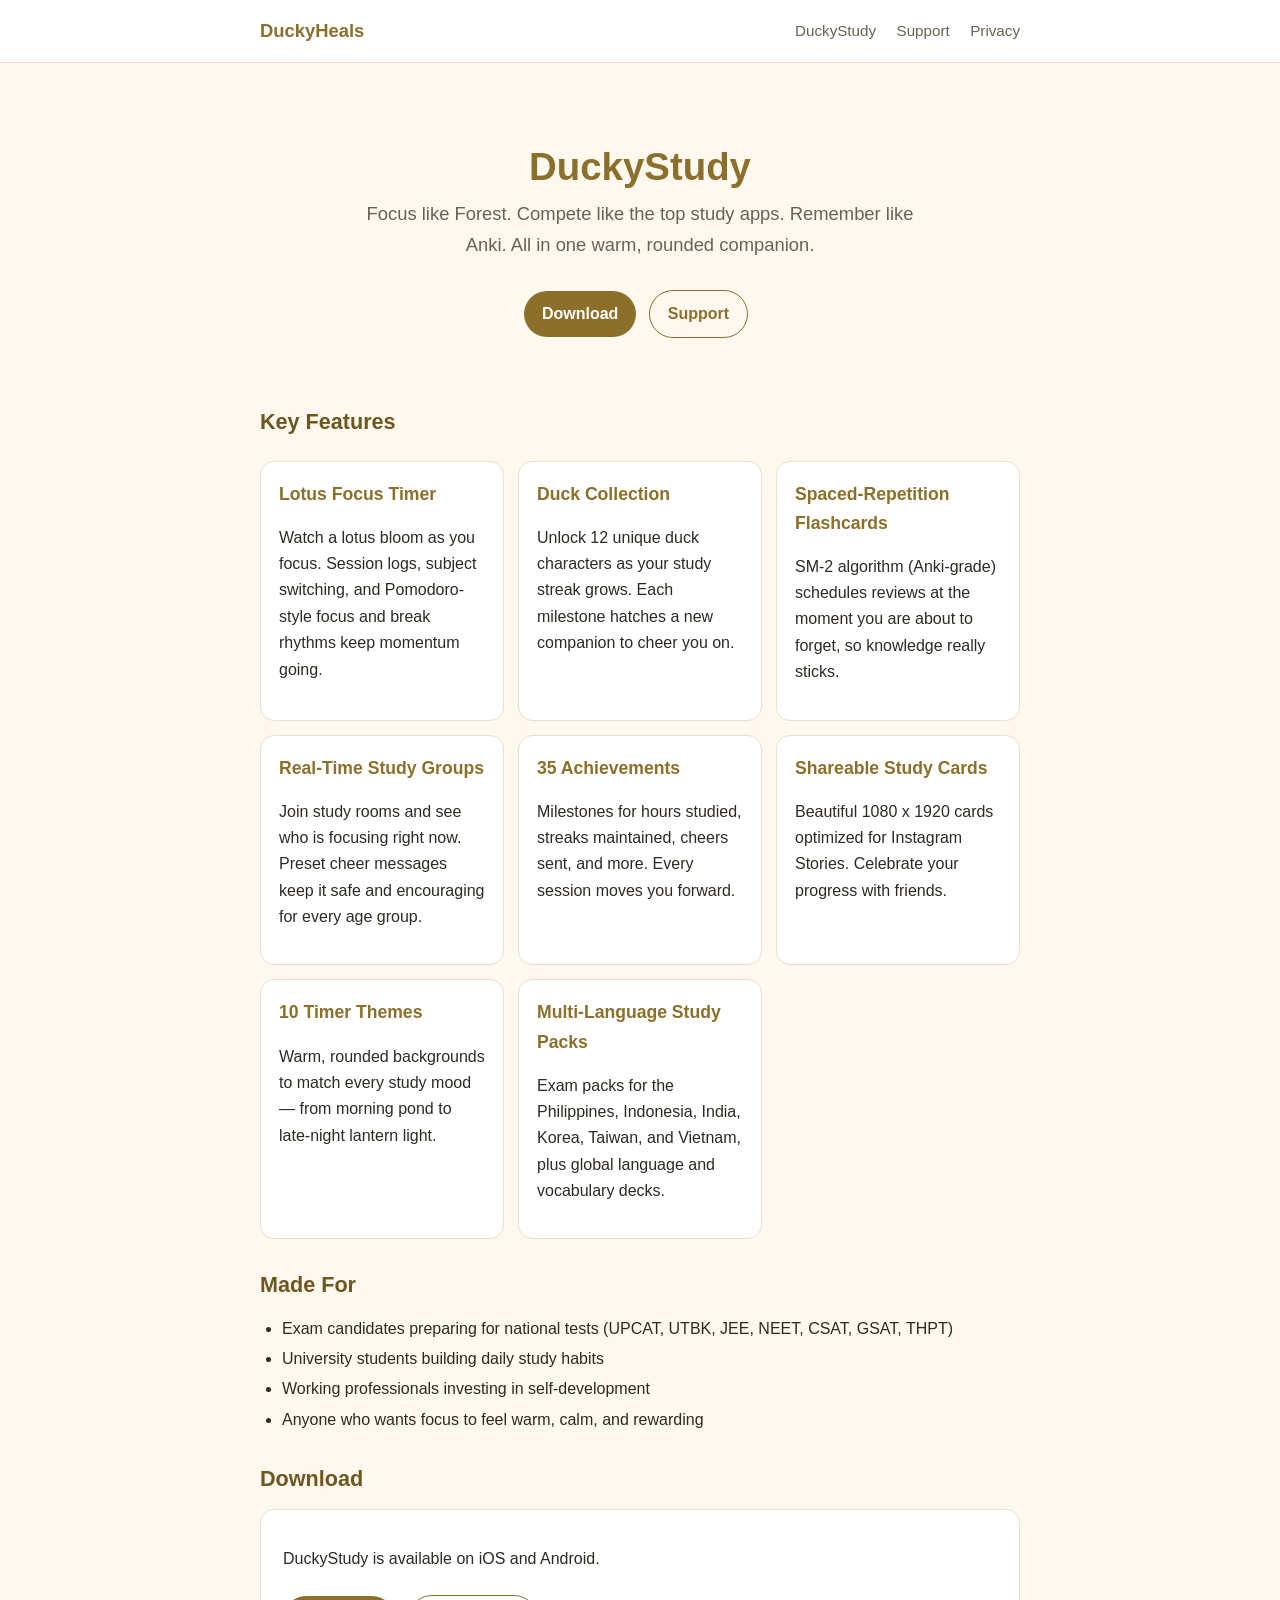
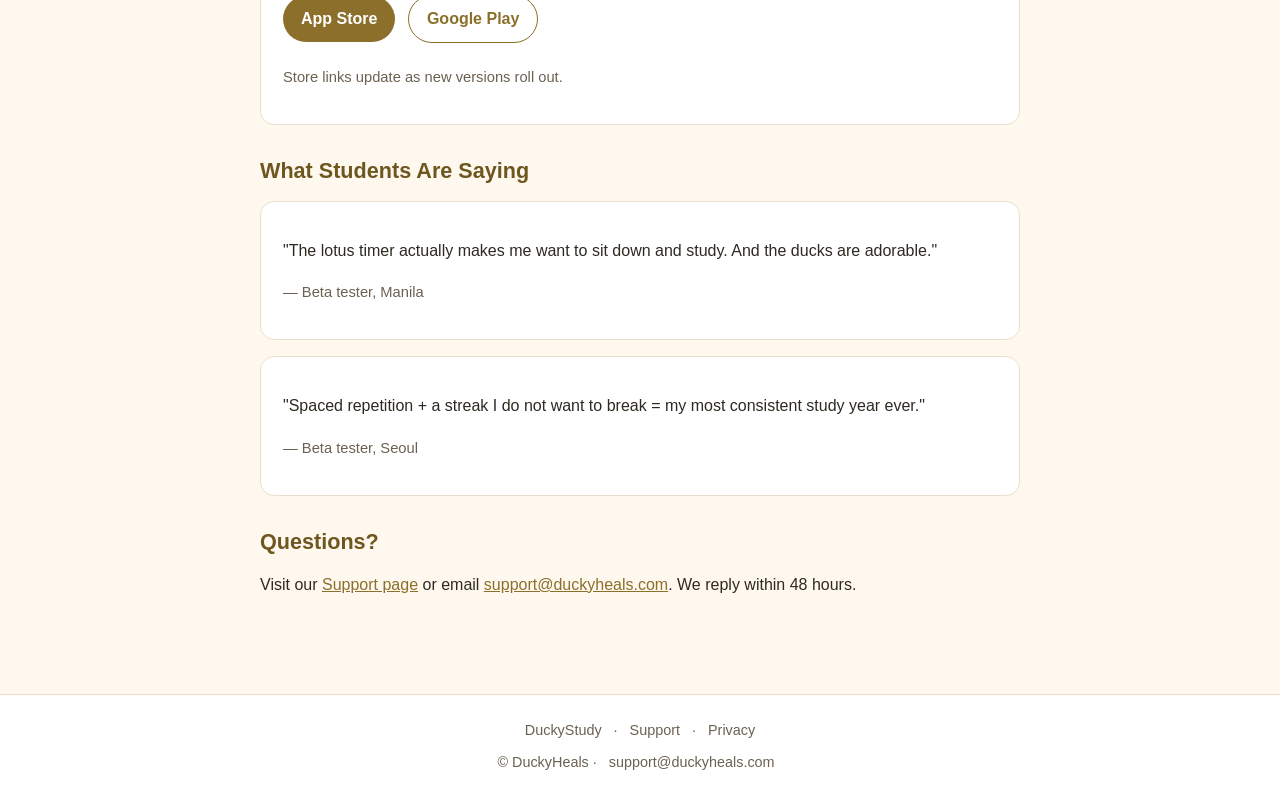
==== duckystudy/index.html @ 0af98d82 "feat: privacy policy + support + duckystudy marketing pages (iOS submission) Static pages for App St" ====
<!DOCTYPE html>
<html lang="en">
<head>
<meta charset="utf-8">
<meta name="viewport" content="width=device-width, initial-scale=1">
<title>DuckyStudy — Focus, Remember, Grow</title>
<meta name="description" content="DuckyStudy is a warm, rounded study companion. Lotus focus timer, duck collection, flashcards with spaced repetition, and real-time study groups.">
<link rel="stylesheet" href="/assets/style.css">
</head>
<body>
<header class="site">
  <div class="inner">
    <a class="brand" href="/">DuckyHeals</a>
    <nav>
      <a href="/duckystudy">DuckyStudy</a>
      <a href="/support">Support</a>
      <a href="/privacy">Privacy</a>
    </nav>
  </div>
</header>

<main class="container">
  <div class="hero">
    <h1>DuckyStudy</h1>
    <p class="tagline">Focus like Forest. Compete like the top study apps. Remember like Anki. All in one warm, rounded companion.</p>
    <a class="btn" href="#download">Download</a>
    <a class="btn secondary" href="/support">Support</a>
  </div>

  <h2>Key Features</h2>
  <div class="features">
    <div class="feature">
      <h3>Lotus Focus Timer</h3>
      <p>Watch a lotus bloom as you focus. Session logs, subject switching, and Pomodoro-style focus and break rhythms keep momentum going.</p>
    </div>
    <div class="feature">
      <h3>Duck Collection</h3>
      <p>Unlock 12 unique duck characters as your study streak grows. Each milestone hatches a new companion to cheer you on.</p>
    </div>
    <div class="feature">
      <h3>Spaced-Repetition Flashcards</h3>
      <p>SM-2 algorithm (Anki-grade) schedules reviews at the moment you are about to forget, so knowledge really sticks.</p>
    </div>
    <div class="feature">
      <h3>Real-Time Study Groups</h3>
      <p>Join study rooms and see who is focusing right now. Preset cheer messages keep it safe and encouraging for every age group.</p>
    </div>
    <div class="feature">
      <h3>35 Achievements</h3>
      <p>Milestones for hours studied, streaks maintained, cheers sent, and more. Every session moves you forward.</p>
    </div>
    <div class="feature">
      <h3>Shareable Study Cards</h3>
      <p>Beautiful 1080 x 1920 cards optimized for Instagram Stories. Celebrate your progress with friends.</p>
    </div>
    <div class="feature">
      <h3>10 Timer Themes</h3>
      <p>Warm, rounded backgrounds to match every study mood — from morning pond to late-night lantern light.</p>
    </div>
    <div class="feature">
      <h3>Multi-Language Study Packs</h3>
      <p>Exam packs for the Philippines, Indonesia, India, Korea, Taiwan, and Vietnam, plus global language and vocabulary decks.</p>
    </div>
  </div>

  <h2>Made For</h2>
  <ul>
    <li>Exam candidates preparing for national tests (UPCAT, UTBK, JEE, NEET, CSAT, GSAT, THPT)</li>
    <li>University students building daily study habits</li>
    <li>Working professionals investing in self-development</li>
    <li>Anyone who wants focus to feel warm, calm, and rewarding</li>
  </ul>

  <h2 id="download">Download</h2>
  <div class="card">
    <p>DuckyStudy is available on iOS and Android.</p>
    <p>
      <a class="btn" href="https://apps.apple.com/app/duckystudy" target="_blank" rel="noopener">App Store</a>
      <a class="btn secondary" href="https://play.google.com/store/apps/details?id=com.duckyheals.duckystudy" target="_blank" rel="noopener">Google Play</a>
    </p>
    <p class="muted">Store links update as new versions roll out.</p>
  </div>

  <h2>What Students Are Saying</h2>
  <div class="card">
    <p>"The lotus timer actually makes me want to sit down and study. And the ducks are adorable."</p>
    <p class="muted">— Beta tester, Manila</p>
  </div>
  <div class="card">
    <p>"Spaced repetition + a streak I do not want to break = my most consistent study year ever."</p>
    <p class="muted">— Beta tester, Seoul</p>
  </div>

  <h2>Questions?</h2>
  <p>Visit our <a href="/support">Support page</a> or email <a href="mailto:support@duckyheals.com">support@duckyheals.com</a>. We reply within 48 hours.</p>
</main>

<footer class="site">
  <div>
    <a href="/duckystudy">DuckyStudy</a> ·
    <a href="/support">Support</a> ·
    <a href="/privacy">Privacy</a>
  </div>
  <div style="margin-top:8px;">&copy; DuckyHeals · <a href="mailto:support@duckyheals.com">support@duckyheals.com</a></div>
</footer>
</body>
</html>
---- assets/style.css ----
/* DuckyHeals CS site */
:root {
  --primary: #8B6F2A;
  --primary-dark: #6E561F;
  --bg: #FFF8EE;
  --card: #FFFFFF;
  --text: #2E2A22;
  --muted: #6B6152;
  --border: #E8DFCD;
}

* { box-sizing: border-box; }

html, body {
  margin: 0;
  padding: 0;
  background: var(--bg);
  color: var(--text);
  font-family: "Comfortaa", "Poppins", -apple-system, BlinkMacSystemFont, "Segoe UI", Roboto, sans-serif;
  line-height: 1.65;
  -webkit-font-smoothing: antialiased;
}

.container {
  max-width: 800px;
  margin: 0 auto;
  padding: 32px 20px 80px;
}

header.site {
  border-bottom: 1px solid var(--border);
  background: var(--card);
}
header.site .inner {
  max-width: 800px;
  margin: 0 auto;
  padding: 16px 20px;
  display: flex;
  align-items: center;
  justify-content: space-between;
  flex-wrap: wrap;
  gap: 12px;
}
header.site a.brand {
  font-weight: 700;
  color: var(--primary);
  text-decoration: none;
  font-size: 1.15rem;
}
header.site nav a {
  color: var(--muted);
  text-decoration: none;
  margin-left: 16px;
  font-size: 0.95rem;
}
header.site nav a:hover { color: var(--primary); }

h1 {
  color: var(--primary);
  font-size: 2rem;
  margin: 0 0 8px;
  line-height: 1.25;
}
h2 {
  color: var(--primary-dark);
  font-size: 1.35rem;
  margin: 32px 0 12px;
  line-height: 1.3;
}
h3 {
  font-size: 1.1rem;
  margin: 20px 0 8px;
  color: var(--text);
}
p, li { color: var(--text); }
.muted { color: var(--muted); font-size: 0.92rem; }

ul, ol { padding-left: 22px; }
li { margin: 4px 0; }

a { color: var(--primary); }

.card {
  background: var(--card);
  border: 1px solid var(--border);
  border-radius: 14px;
  padding: 20px 22px;
  margin: 16px 0;
}

.meta {
  font-size: 0.9rem;
  color: var(--muted);
  margin-bottom: 24px;
}

hr { border: none; border-top: 1px solid var(--border); margin: 32px 0; }

.faq-q { font-weight: 700; margin-top: 18px; }
.faq-a { margin-top: 4px; color: var(--muted); }

.btn {
  display: inline-block;
  background: var(--primary);
  color: #fff;
  padding: 10px 18px;
  border-radius: 999px;
  text-decoration: none;
  font-weight: 700;
  margin: 6px 8px 6px 0;
}
.btn.secondary { background: transparent; color: var(--primary); border: 1.5px solid var(--primary); }

footer.site {
  border-top: 1px solid var(--border);
  padding: 24px 20px;
  text-align: center;
  color: var(--muted);
  font-size: 0.9rem;
  background: var(--card);
}
footer.site a { color: var(--muted); text-decoration: none; margin: 0 8px; }
footer.site a:hover { color: var(--primary); }

.hero {
  padding: 48px 0 32px;
  text-align: center;
}
.hero h1 { font-size: 2.4rem; }
.hero p.tagline {
  font-size: 1.15rem;
  color: var(--muted);
  max-width: 560px;
  margin: 8px auto 24px;
}

.features {
  display: grid;
  grid-template-columns: repeat(auto-fit, minmax(240px, 1fr));
  gap: 14px;
  margin: 24px 0;
}
.feature {
  background: var(--card);
  border: 1px solid var(--border);
  border-radius: 14px;
  padding: 18px;
}
.feature h3 { margin-top: 0; color: var(--primary); }

table.plain {
  width: 100%;
  border-collapse: collapse;
  margin: 12px 0;
  font-size: 0.95rem;
}
table.plain th, table.plain td {
  border-bottom: 1px solid var(--border);
  padding: 8px 6px;
  text-align: left;
  vertical-align: top;
}
table.plain th { color: var(--muted); font-weight: 600; }

@media (max-width: 520px) {
  h1 { font-size: 1.7rem; }
  .hero h1 { font-size: 2rem; }
  header.site nav a { margin-left: 12px; font-size: 0.9rem; }
}
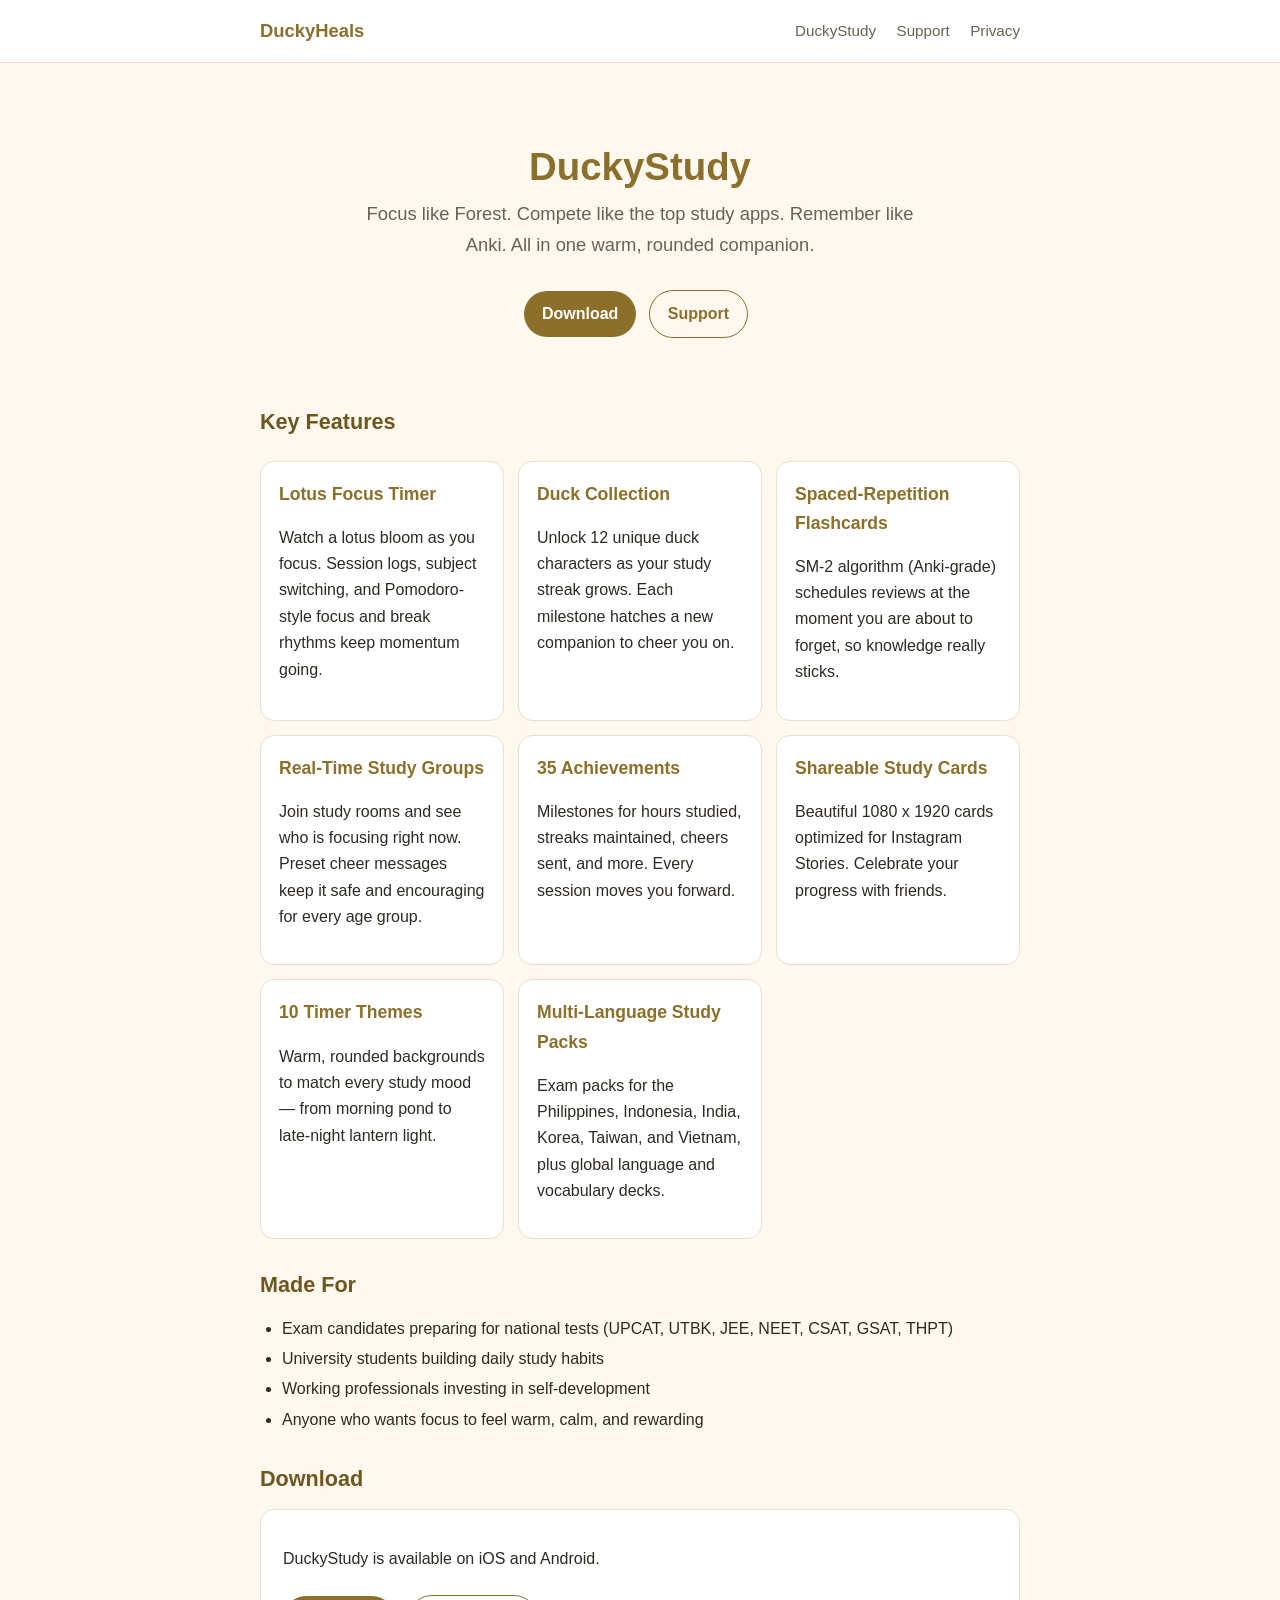
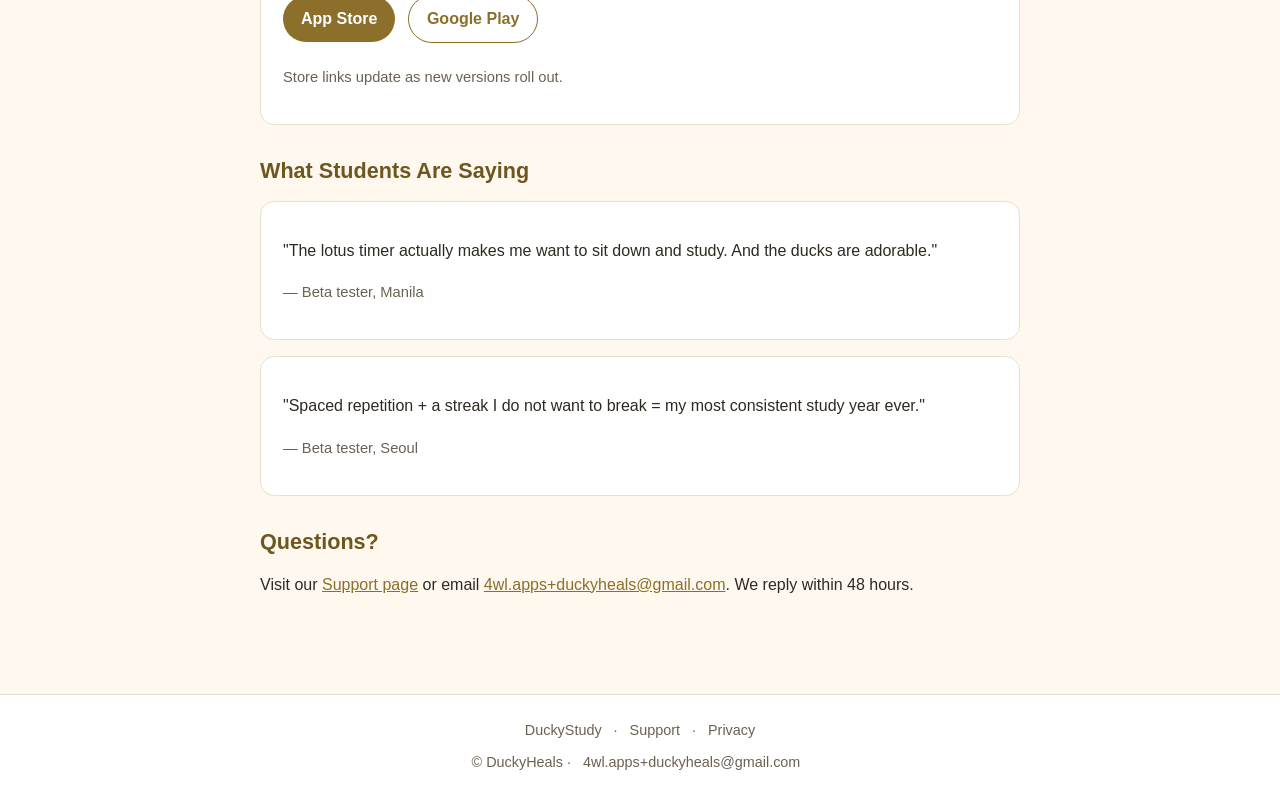
==== commit 75429753: "chore: update contact email to 4wl.apps+duckyheals@gmail.com" ====
--- a/duckystudy/index.html
+++ b/duckystudy/index.html
@@ -92,7 +92,7 @@
   </div>
 
   <h2>Questions?</h2>
-  <p>Visit our <a href="/support">Support page</a> or email <a href="mailto:support@duckyheals.com">support@duckyheals.com</a>. We reply within 48 hours.</p>
+  <p>Visit our <a href="/support">Support page</a> or email <a href="mailto:4wl.apps+duckyheals@gmail.com">4wl.apps+duckyheals@gmail.com</a>. We reply within 48 hours.</p>
 </main>
 
 <footer class="site">
@@ -101,7 +101,7 @@
     <a href="/support">Support</a> ·
     <a href="/privacy">Privacy</a>
   </div>
-  <div style="margin-top:8px;">&copy; DuckyHeals · <a href="mailto:support@duckyheals.com">support@duckyheals.com</a></div>
+  <div style="margin-top:8px;">&copy; DuckyHeals · <a href="mailto:4wl.apps+duckyheals@gmail.com">4wl.apps+duckyheals@gmail.com</a></div>
 </footer>
 </body>
 </html>
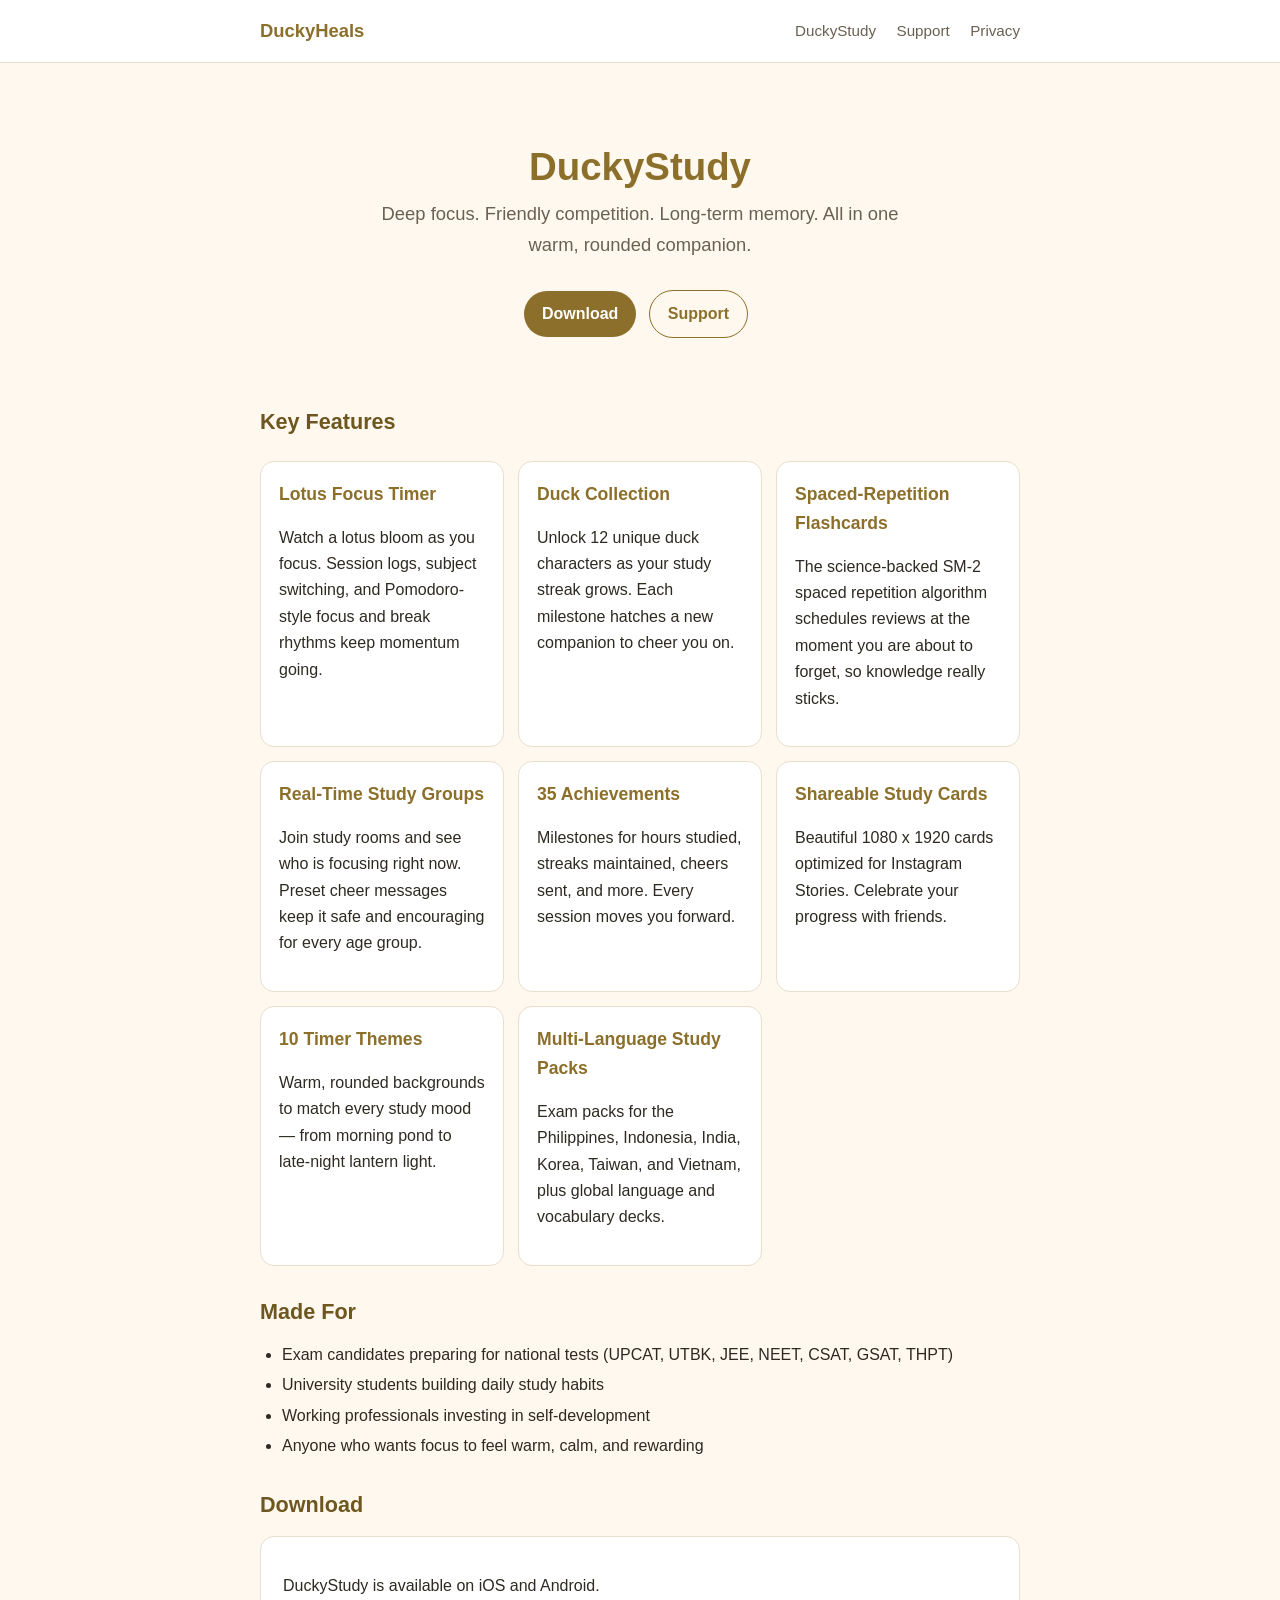
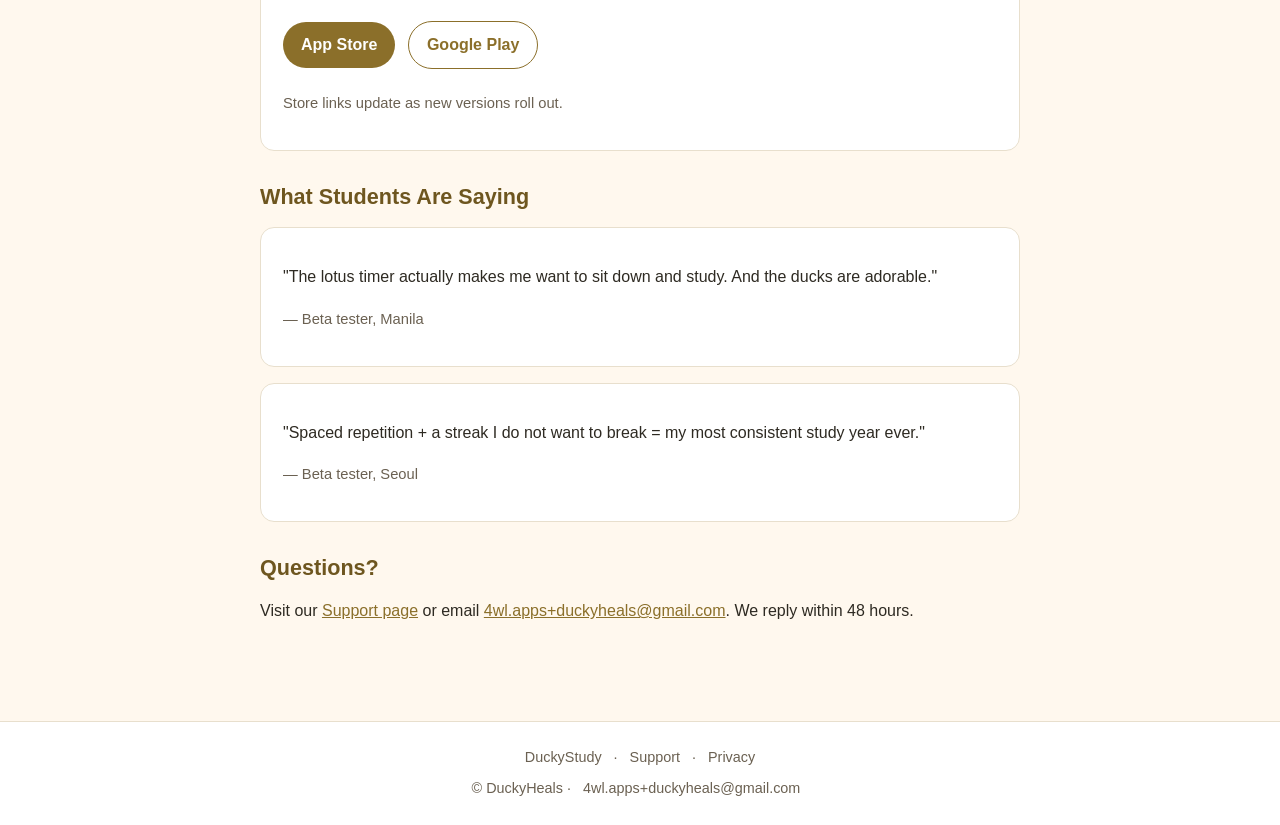
==== commit ea17b5ea: "chore: remove third-party trademarks from marketing copy (App Store safety) Replace competitor brand" ====
--- a/duckystudy/index.html
+++ b/duckystudy/index.html
@@ -22,7 +22,7 @@
 <main class="container">
   <div class="hero">
     <h1>DuckyStudy</h1>
-    <p class="tagline">Focus like Forest. Compete like the top study apps. Remember like Anki. All in one warm, rounded companion.</p>
+    <p class="tagline">Deep focus. Friendly competition. Long-term memory. All in one warm, rounded companion.</p>
     <a class="btn" href="#download">Download</a>
     <a class="btn secondary" href="/support">Support</a>
   </div>
@@ -39,7 +39,7 @@
     </div>
     <div class="feature">
       <h3>Spaced-Repetition Flashcards</h3>
-      <p>SM-2 algorithm (Anki-grade) schedules reviews at the moment you are about to forget, so knowledge really sticks.</p>
+      <p>The science-backed SM-2 spaced repetition algorithm schedules reviews at the moment you are about to forget, so knowledge really sticks.</p>
     </div>
     <div class="feature">
       <h3>Real-Time Study Groups</h3>
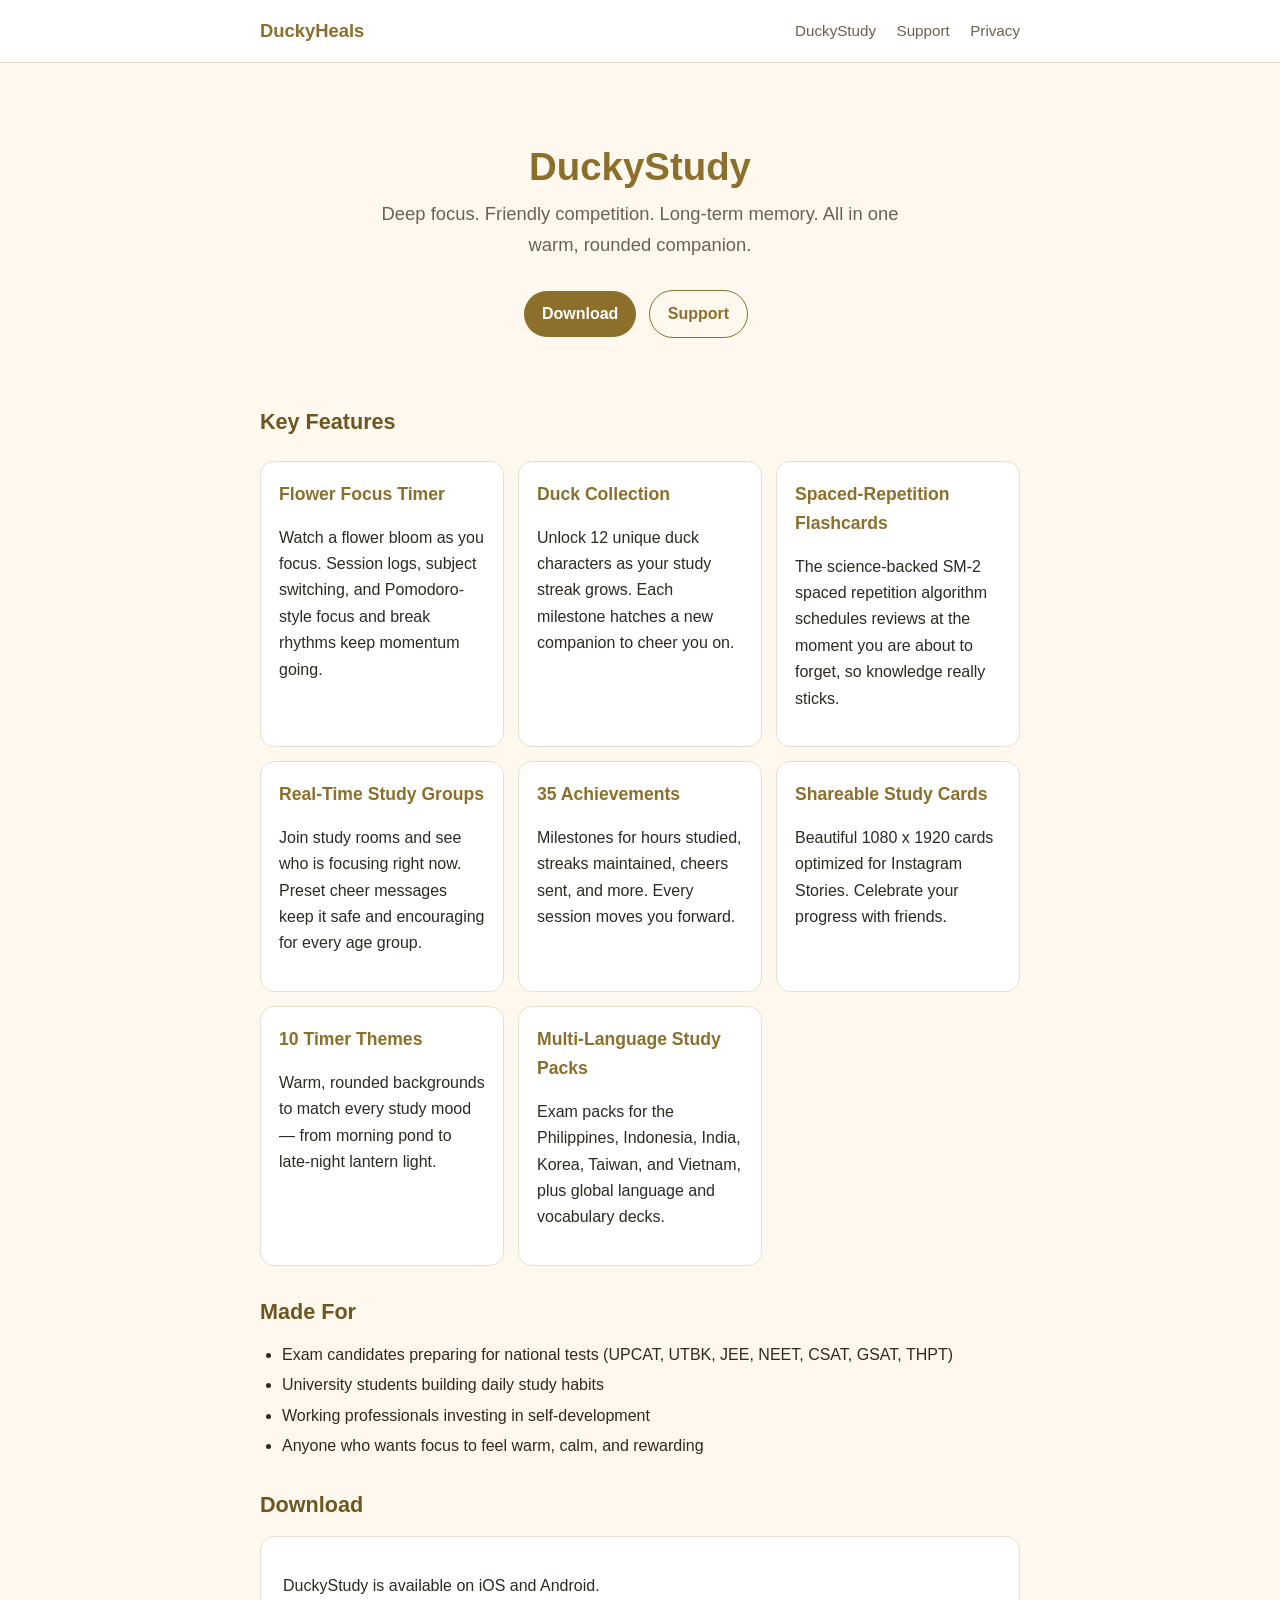
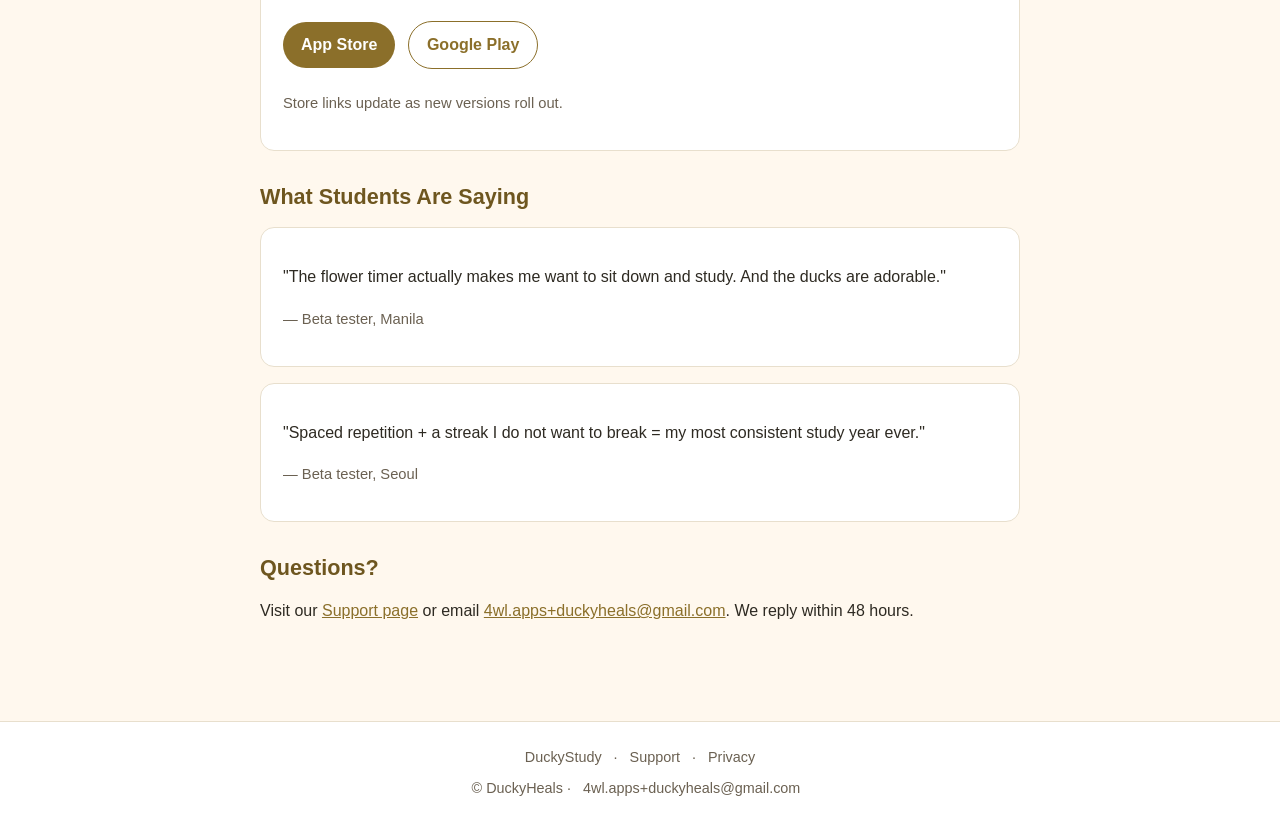
==== commit 2f9b3142: "chore(copy): remove "Lotus" from marketing pages Product rebrand: replace "Lotus" with generic "Flow" ====
--- a/duckystudy/index.html
+++ b/duckystudy/index.html
@@ -4,7 +4,7 @@
 <meta charset="utf-8">
 <meta name="viewport" content="width=device-width, initial-scale=1">
 <title>DuckyStudy — Focus, Remember, Grow</title>
-<meta name="description" content="DuckyStudy is a warm, rounded study companion. Lotus focus timer, duck collection, flashcards with spaced repetition, and real-time study groups.">
+<meta name="description" content="DuckyStudy is a warm, rounded study companion. Flower focus timer, duck collection, flashcards with spaced repetition, and real-time study groups.">
 <link rel="stylesheet" href="/assets/style.css">
 </head>
 <body>
@@ -30,8 +30,8 @@
   <h2>Key Features</h2>
   <div class="features">
     <div class="feature">
-      <h3>Lotus Focus Timer</h3>
-      <p>Watch a lotus bloom as you focus. Session logs, subject switching, and Pomodoro-style focus and break rhythms keep momentum going.</p>
+      <h3>Flower Focus Timer</h3>
+      <p>Watch a flower bloom as you focus. Session logs, subject switching, and Pomodoro-style focus and break rhythms keep momentum going.</p>
     </div>
     <div class="feature">
       <h3>Duck Collection</h3>
@@ -83,7 +83,7 @@
 
   <h2>What Students Are Saying</h2>
   <div class="card">
-    <p>"The lotus timer actually makes me want to sit down and study. And the ducks are adorable."</p>
+    <p>"The flower timer actually makes me want to sit down and study. And the ducks are adorable."</p>
     <p class="muted">— Beta tester, Manila</p>
   </div>
   <div class="card">
